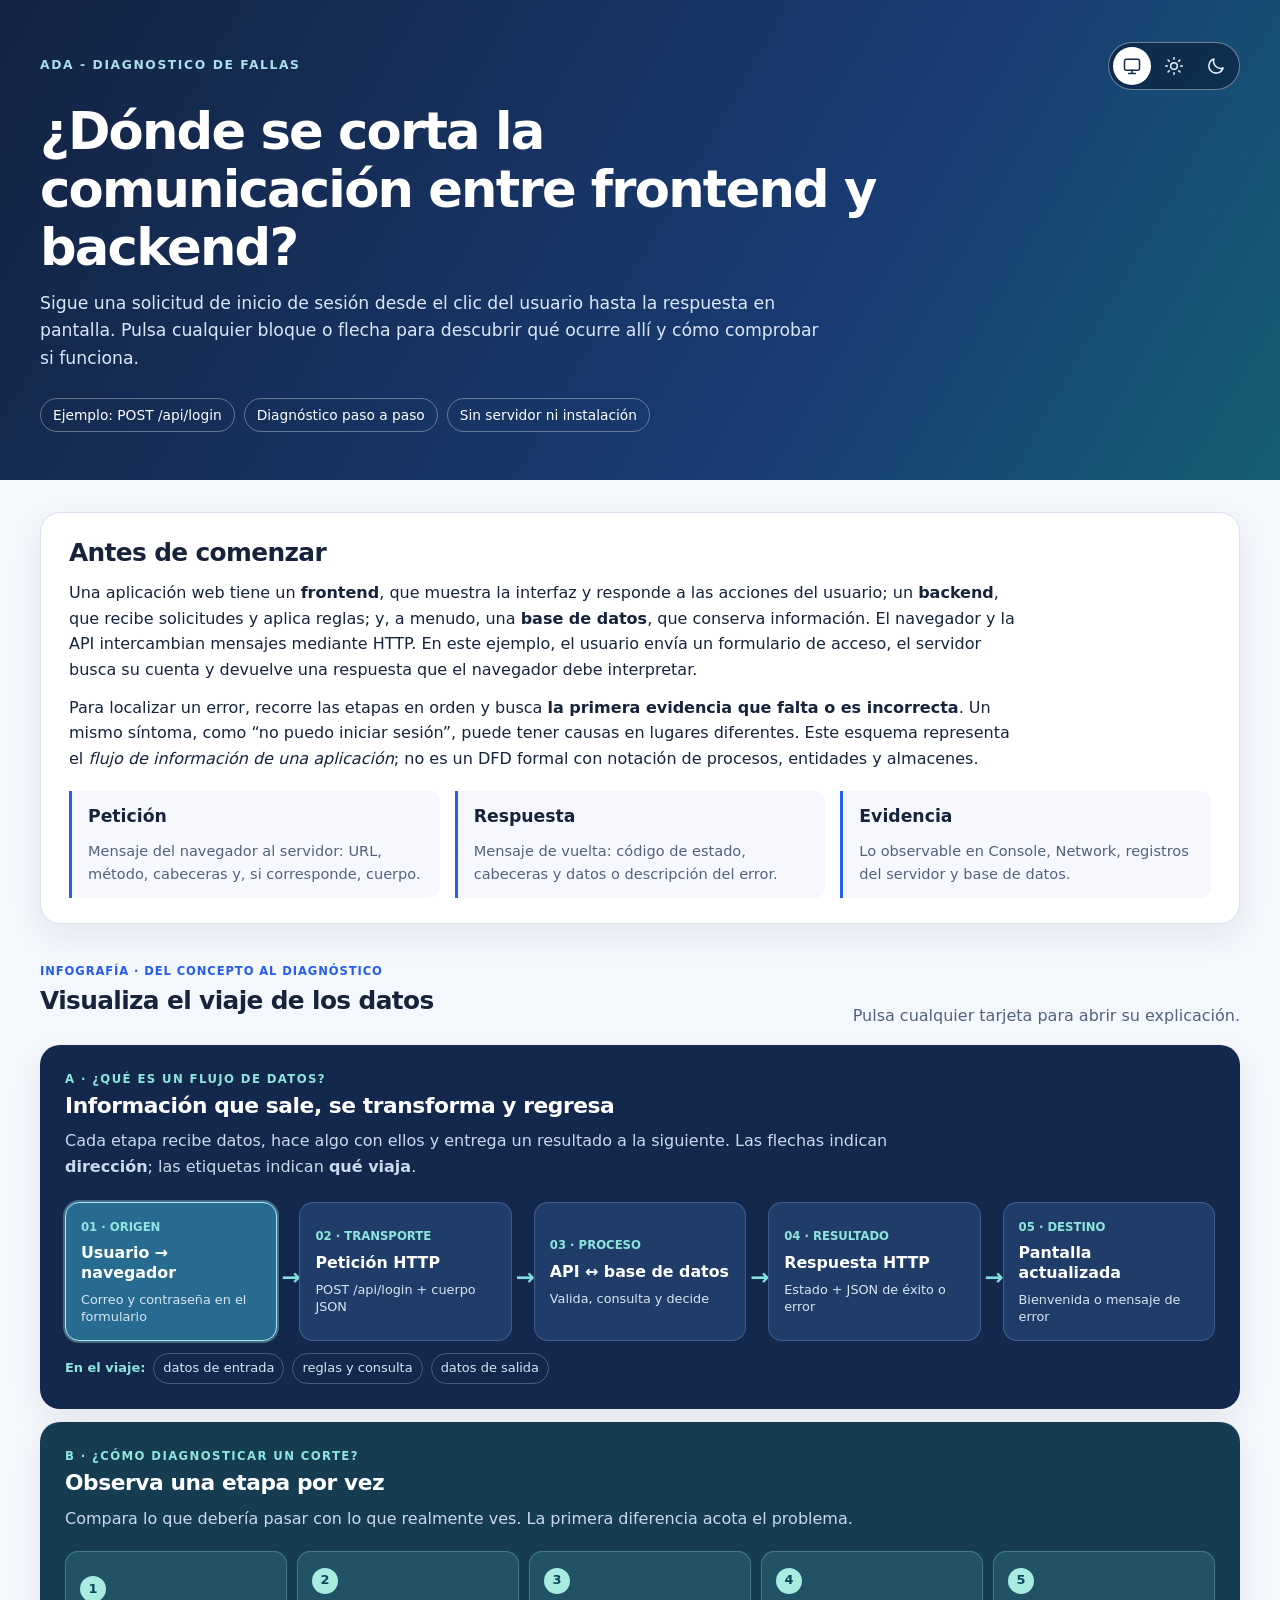
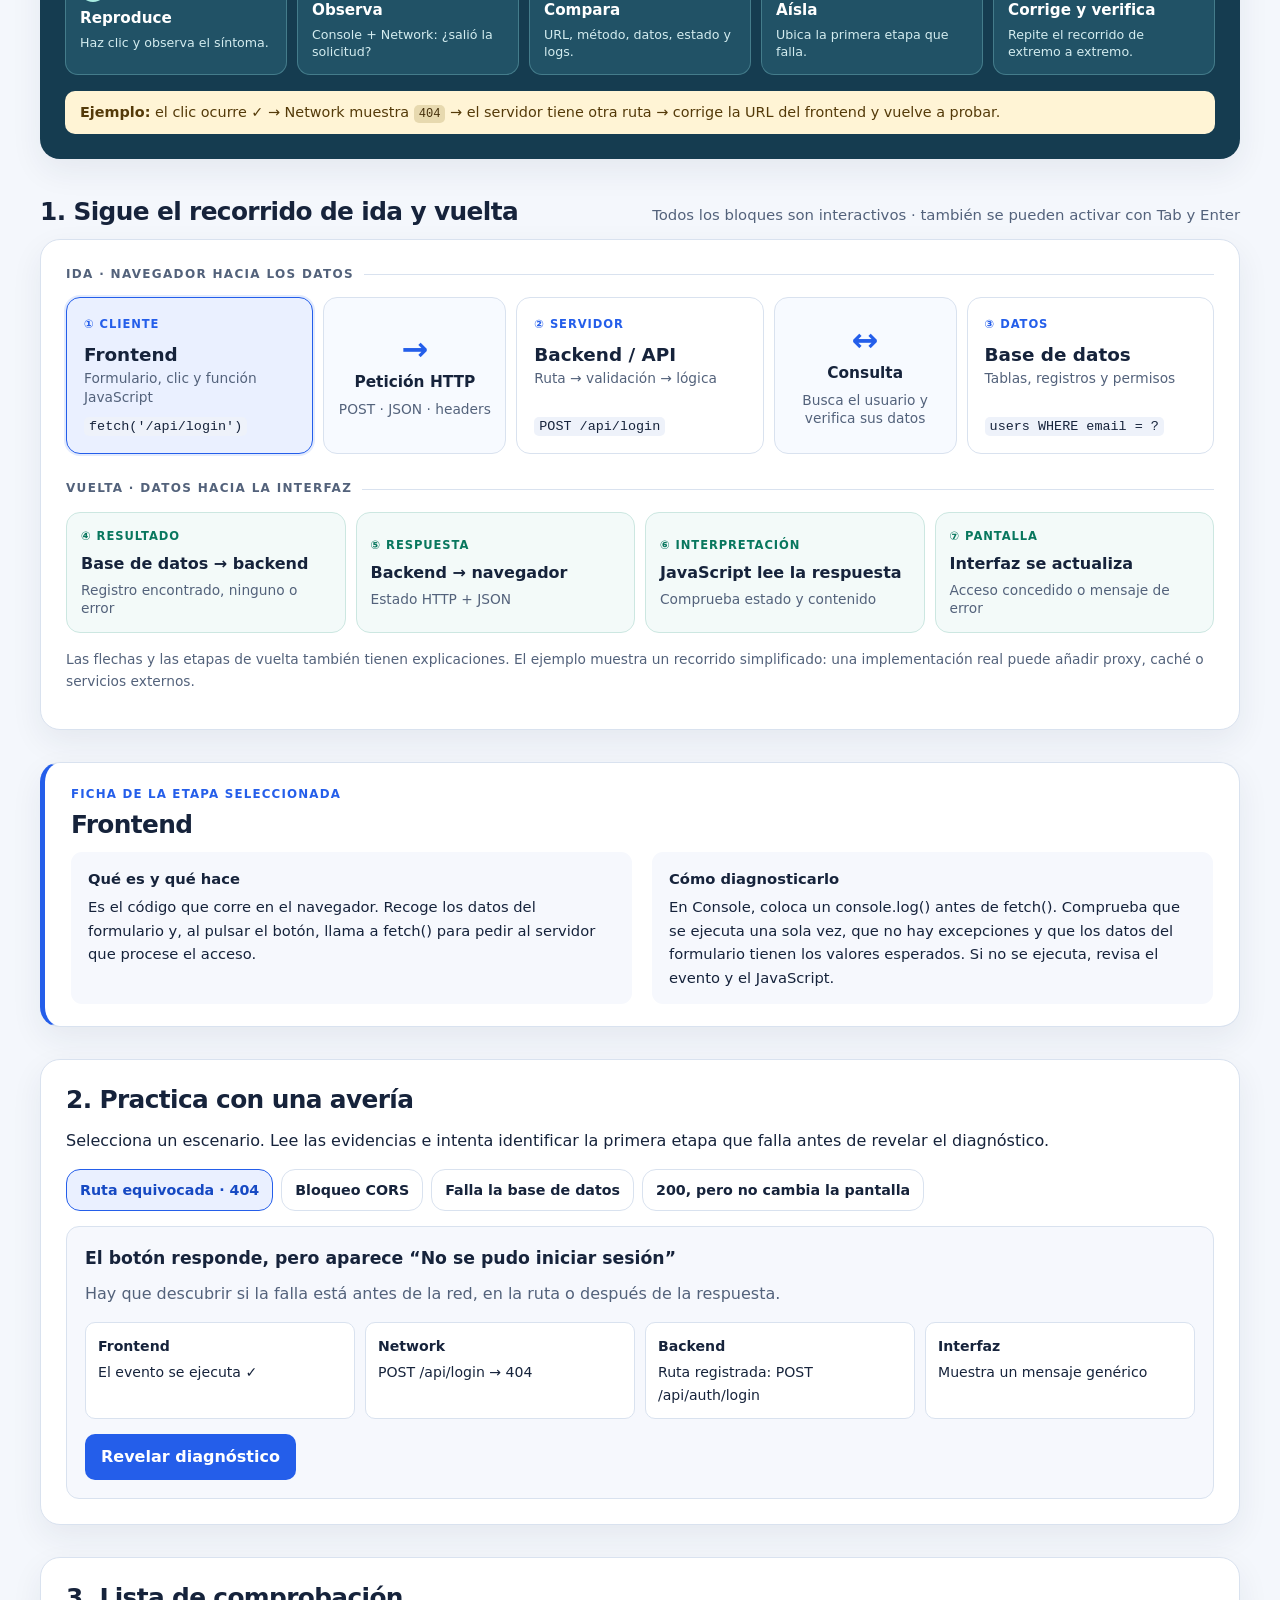
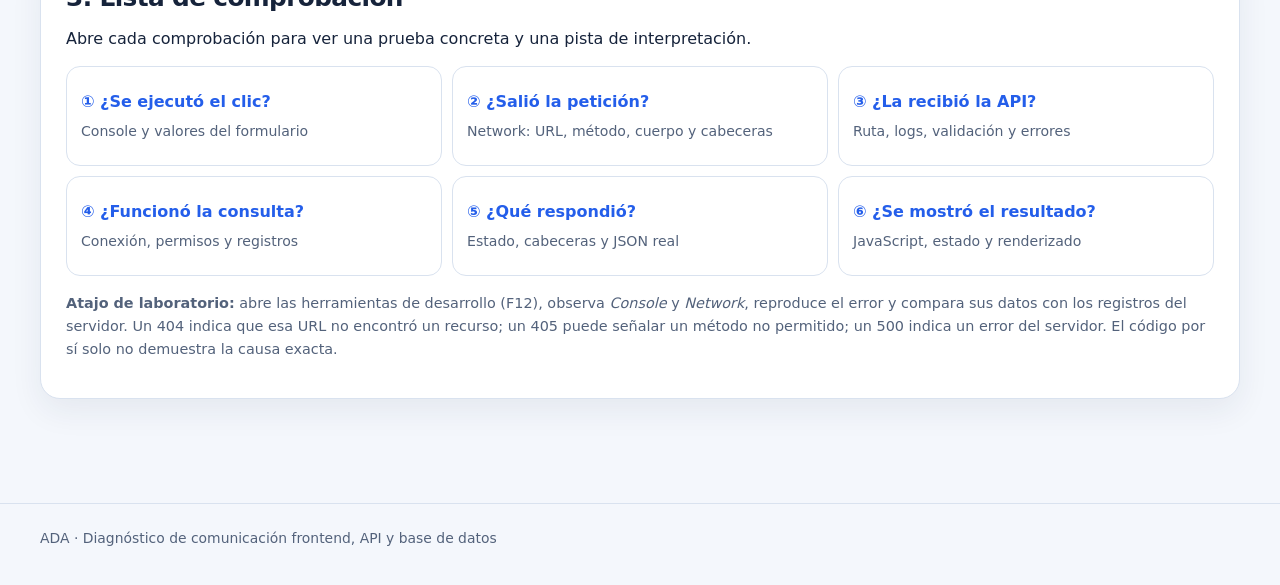
==== ADA/flujo_de_datos.html @ 67c32080 "Prepara portal del curso para GitHub Pages" ====
<!doctype html>
<html lang="es">
<head>
  <meta charset="utf-8">
  <meta name="viewport" content="width=device-width, initial-scale=1">
  <meta name="color-scheme" content="light dark">
  <meta name="description" content="Diagrama interactivo para diagnosticar la comunicación entre frontend, API y base de datos.">
  <title>Diagnóstico de comunicación Frontend ↔ Backend</title>
  <script>
    (() => {
      try {
        const choice = localStorage.getItem('diagnostico-tema');
        document.documentElement.dataset.theme = choice === 'light' || choice === 'dark' ? choice : (matchMedia('(prefers-color-scheme: dark)').matches ? 'dark' : 'light');
      } catch {
        document.documentElement.dataset.theme = matchMedia('(prefers-color-scheme: dark)').matches ? 'dark' : 'light';
      }
    })();
  </script>
  <style>
    :root { color-scheme:light; --ink:#16233b; --muted:#53627b; --bg:#f4f7fc; --card:#fff; --line:#d9e2ef; --blue:#245eea; --blue-light:#eaf0ff; --green:#08775e; --shadow:0 12px 32px rgba(23,43,77,.07); --soft:#f6f8fd; --soft-blue:#f7faff; --soft-green:#f3faf9; --soft-green-line:#cce7e1; --code-bg:#eef2fa; --answer-bg:#eaf7f2; --answer-line:#b7e3d0; --answer-ink:#15513e; --button-active:#1649c3; --button-hover:#1648ba; }
    :root[data-theme="dark"] { color-scheme:dark; --ink:#e9f0fc; --muted:#bac9df; --bg:#0c1527; --card:#17253c; --line:#38506e; --blue:#a6c3ff; --blue-light:#203b64; --green:#94e4c4; --shadow:0 12px 32px rgba(0,0,0,.22); --soft:#1d304d; --soft-blue:#203657; --soft-green:#1b403e; --soft-green-line:#40746a; --code-bg:#2d4263; --answer-bg:#19483c; --answer-line:#447f6c; --answer-ink:#d8f9e9; --button-active:#c3d6ff; --button-hover:#315fae; }
    * { box-sizing:border-box; }
    html { scroll-behavior:smooth; }
    body { margin:0; background:var(--bg); color:var(--ink); font:16px/1.6 system-ui,-apple-system,Segoe UI,Roboto,sans-serif; }
    button { font:inherit; cursor:pointer; }
    button:focus-visible, a:focus-visible { outline:3px solid #ef9d25; outline-offset:3px; }
    .wrap { width:min(1200px,calc(100% - 36px)); margin:auto; }
    header { background:linear-gradient(120deg,#132342,#193c74 65%,#145e72); color:#fff; padding:42px 0 48px; }
    .eyebrow { letter-spacing:.13em; font-size:.77rem; font-weight:750; text-transform:uppercase; color:#a9dfec; }
    h1 { max-width:850px; font-size:clamp(2rem,4vw,3.25rem); line-height:1.13; letter-spacing:-.035em; margin:13px 0; }
    header p { max-width:790px; color:#dbe7f8; margin:0; font-size:1.08rem; }
    .header-meta { display:flex; flex-wrap:wrap; gap:9px; margin-top:25px; }
    .header-meta span { border:1px solid #ffffff55; border-radius:999px; padding:5px 12px; font-size:.86rem; }
    .header-top { display:flex; justify-content:space-between; align-items:center; gap:14px; flex-wrap:wrap; margin-bottom:12px; }
    .theme-switch { display:flex; align-items:center; gap:4px; border:1px solid #ffffff66; border-radius:999px; padding:4px; background:#091b3699; }
    .theme-switch button { display:grid; place-items:center; width:38px; height:38px; border:0; border-radius:999px; background:transparent; color:#ecf3ff; padding:0; }
    .theme-switch svg { width:20px; height:20px; fill:none; stroke:currentColor; stroke-width:1.8; stroke-linecap:round; stroke-linejoin:round; }
    .theme-switch button:hover { background:#ffffff27; }
    .theme-switch button[aria-pressed="true"] { background:#fff; color:#14284d; }
    main { padding:32px 0 72px; }
    section { margin-bottom:32px; }
    h2 { font-size:1.55rem; line-height:1.2; letter-spacing:-.025em; margin:0 0 13px; }
    h3 { margin:0 0 8px; font-size:1.08rem; }
    p { margin:0 0 12px; }
    .intro, .surface, .inspector, .exercise, .guide { background:var(--card); border:1px solid var(--line); border-radius:20px; box-shadow:var(--shadow); }
    .intro { padding:25px 28px; }
    .intro p { max-width:960px; }
    .concepts { display:grid; grid-template-columns:repeat(3,1fr); gap:15px; margin-top:20px; }
    .concept { border-left:3px solid var(--blue); background:var(--soft); padding:12px 16px; border-radius:0 10px 10px 0; }
    .concept p { color:var(--muted); margin:0; font-size:.91rem; }
    .infographic { margin:38px 0; }
    .infographic-heading { display:flex; justify-content:space-between; align-items:end; gap:16px; flex-wrap:wrap; margin-bottom:16px; }
    .infographic-heading p { color:var(--muted); margin:0; }
    .info-panel { border-radius:20px; padding:25px; color:#fff; background:#14284d; box-shadow:var(--shadow); overflow:hidden; }
    .info-panel + .info-panel { margin-top:13px; }
    .info-panel h3 { font-size:1.36rem; letter-spacing:-.02em; margin:0 0 5px; }
    .info-panel p { color:#cbd9ed; margin:0; max-width:900px; }
    .info-kicker { color:#8de5dd; font-weight:800; font-size:.73rem; text-transform:uppercase; letter-spacing:.12em; }
    .data-lane { display:grid; grid-template-columns:repeat(5,minmax(0,1fr)); gap:22px; margin:22px 0 12px; }
    .info-step { position:relative; min-width:0; min-height:136px; border:1px solid #7191ba66; border-radius:14px; background:#203c69; color:#fff; padding:15px; text-align:left; transition:transform .15s,background .15s,border-color .15s; }
    .info-step:not(:last-child)::after { content:'→'; position:absolute; left:calc(100% + 5px); top:46%; color:#84e1e2; font-size:1.42rem; font-weight:800; line-height:1; pointer-events:none; }
    .info-step:hover,.method-step:hover { transform:translateY(-2px); border-color:#a9e9ee; background:#2c527f; }
    .info-step.selected,.method-step.selected { background:#286b90!important; border-color:#a9e9ee!important; box-shadow:0 0 0 2px #a9e9ee55!important; }
    .info-step .info-num { display:block; color:#8de5dd; font-size:.73rem; font-weight:800; text-transform:uppercase; margin-bottom:7px; }
    .info-step strong { display:block; font-size:.99rem; line-height:1.25; }
    .info-step small { display:block; color:#d8e6f5; font-size:.8rem; line-height:1.35; margin-top:8px; }
    .flow-key { display:flex; align-items:center; gap:8px; flex-wrap:wrap; font-size:.81rem; color:#d3e4f5; }
    .flow-key b { color:#8de5dd; }
    .flow-key span { border:1px solid #7298b97d; padding:4px 9px; border-radius:999px; }
    .method-panel { background:#153c50; }
    .method-lane { display:grid; grid-template-columns:repeat(5,minmax(0,1fr)); gap:10px; margin:20px 0 16px; }
    .method-step { min-width:0; min-height:123px; padding:14px; color:#fff; background:#215266; border:1px solid #78bbc266; border-radius:13px; text-align:left; transition:transform .15s,background .15s,border-color .15s; }
    .method-step .method-num { display:inline-grid; place-items:center; width:26px; height:26px; border-radius:50%; color:#134558; background:#a8ece1; font-size:.81rem; font-weight:850; margin-bottom:7px; }
    .method-step strong { display:block; font-size:.95rem; line-height:1.25; }
    .method-step small { display:block; font-size:.79rem; color:#d3ecef; line-height:1.35; margin-top:6px; }
    .method-rule { background:#fff4d5; color:#543a09; padding:11px 15px; border-radius:10px; font-size:.9rem; line-height:1.45; }
    .method-rule strong { color:#543a09; }
    .section-head { display:flex; justify-content:space-between; align-items:baseline; gap:12px; flex-wrap:wrap; }
    .section-head p { color:var(--muted); font-size:.93rem; }
    .surface { padding:25px; }
    .flow-label { display:flex; align-items:center; gap:10px; color:var(--muted); text-transform:uppercase; letter-spacing:.11em; font-size:.75rem; font-weight:800; margin-bottom:13px; }
    .flow-label::after { content:""; flex:1; height:1px; background:var(--line); }
    .flow { display:grid; grid-template-columns:minmax(150px,1.15fr) minmax(115px,.85fr) minmax(150px,1.15fr) minmax(115px,.85fr) minmax(150px,1.15fr); gap:10px; align-items:stretch; }
    .node, .edge, .return-step, .check, .scenario { border:1px solid var(--line); border-radius:14px; background:var(--card); text-align:left; color:var(--ink); transition:border-color .15s,background .15s,transform .15s,box-shadow .15s; }
    .node:hover, .edge:hover, .return-step:hover, .check:hover, .scenario:hover { border-color:#84a7fa; transform:translateY(-2px); box-shadow:0 6px 15px #234a9c13; }
    .selected { border-color:var(--blue)!important; background:var(--blue-light)!important; box-shadow:0 0 0 2px #245eea20!important; }
    .node { padding:17px; min-height:157px; display:flex; flex-direction:column; }
    .tag { display:block; color:var(--blue); font-size:.72rem; font-weight:800; text-transform:uppercase; letter-spacing:.08em; margin-bottom:6px; }
    .node strong { font-size:1.15rem; }
    .node small, .edge small, .return-step small { display:block; font-size:.86rem; color:var(--muted); line-height:1.35; }
    code { font: .84em ui-monospace,SFMono-Regular,Consolas,monospace; background:var(--code-bg); color:var(--ink); border-radius:5px; padding:2px 5px; overflow-wrap:anywhere; }
    .method-rule code { background:#e7d9af; color:#432e0a; }
    .node code { margin-top:auto; align-self:flex-start; }
    .edge { min-height:157px; display:flex; align-items:center; justify-content:center; flex-direction:column; text-align:center; padding:12px; background:var(--soft-blue); }
    .arrow { font-size:2rem; color:var(--blue); font-weight:700; line-height:1; }
    .edge strong { margin:5px 0; font-size:.96rem; }
    .return-flow { display:grid; grid-template-columns:repeat(4,1fr); gap:10px; }
    .return-step { padding:14px; min-height:95px; background:var(--soft-green); border-color:var(--soft-green-line); }
    .return-step .tag { color:var(--green); }
    .return-step strong { display:block; }
    .return-step small { margin-top:4px; }
    .legend { margin-top:15px; color:var(--muted); font-size:.86rem; }
    .inspector { padding:22px 26px; border-left:5px solid var(--blue); min-height:220px; }
    .inspector .topline { color:var(--blue); font-size:.74rem; letter-spacing:.1em; font-weight:800; text-transform:uppercase; }
    .inspector h2 { margin:6px 0 12px; }
    .detail-grid { display:grid; grid-template-columns:1fr 1fr; gap:20px; }
    .detail-grid div { background:var(--soft); padding:15px 17px; border-radius:11px; }
    .detail-grid p { font-size:.92rem; margin:0; }
    .detail-grid .prompt { font-weight:700; margin-bottom:5px; }
    .exercise, .guide { padding:25px; }
    .scenarios { display:flex; gap:8px; flex-wrap:wrap; margin:15px 0; }
    .scenario { padding:9px 13px; font-size:.89rem; font-weight:650; }
    .scenario[aria-pressed="true"] { border-color:var(--blue); background:var(--blue-light); color:var(--button-active); }
    .case-box { background:var(--soft); padding:18px; border-radius:13px; border:1px solid var(--line); }
    .case-box p { color:var(--muted); }
    .evidence { display:grid; grid-template-columns:repeat(4,1fr); gap:10px; margin:15px 0; }
    .evidence div { background:var(--card); border:1px solid var(--line); border-radius:10px; padding:12px; font-size:.88rem; }
    .evidence b { display:block; margin-bottom:4px; }
    .answer { background:var(--answer-bg); border:1px solid var(--answer-line); color:var(--answer-ink); border-radius:10px; padding:14px; margin-top:12px; }
    .action { background:#245eea; color:#fff; border:0; border-radius:10px; padding:10px 16px; font-weight:700; }
    .action:hover { background:var(--button-hover); }
    .check-grid { display:grid; grid-template-columns:repeat(3,1fr); gap:10px; margin-top:15px; }
    .check { padding:14px; min-height:100px; }
    .check b { display:block; color:var(--blue); margin-bottom:4px; }
    .check span { color:var(--muted); font-size:.88rem; }
    .note { color:var(--muted); font-size:.9rem; margin-top:16px; }
    footer { border-top:1px solid var(--line); padding:23px 0 35px; color:var(--muted); font-size:.87rem; }
    @media (max-width:900px) { .flow { grid-template-columns:1fr; } .node,.edge { min-height:auto; } .node { gap:7px; } .node code { margin-top:8px; } .edge { padding:10px; } .arrow { transform:rotate(90deg); } .return-flow { grid-template-columns:repeat(2,1fr); } .concepts,.check-grid { grid-template-columns:1fr 1fr; } .data-lane { grid-template-columns:1fr; gap:19px; } .info-step { min-height:auto; } .info-step:not(:last-child)::after { left:50%; top:calc(100% + 1px); transform:translateX(-50%) rotate(90deg); } .method-lane { grid-template-columns:repeat(2,1fr); } .method-step { min-height:110px; } }
    @media (max-width:600px) { .wrap { width:min(100% - 24px,1200px); } header { padding:32px 0; } .intro,.surface,.exercise,.guide,.info-panel { padding:18px; } .concepts,.check-grid,.evidence,.detail-grid,.method-lane { grid-template-columns:1fr; } .method-step { min-height:auto; } .return-flow { grid-template-columns:1fr; } .return-step { min-height:auto; } }
    @media (prefers-reduced-motion:reduce) { *,*::before,*::after { scroll-behavior:auto!important; transition:none!important; } }
  </style>
</head>
<body>
  <header><div class="wrap">
    <div class="header-top">
      <div class="eyebrow">ADA - Diagnostico de fallas</div>
      <div class="theme-switch" role="group" aria-label="Tema visual">
        <button type="button" data-theme-choice="auto" aria-label="Seguir tema del sistema" title="Sistema" aria-pressed="false"><svg viewBox="0 0 24 24" aria-hidden="true" focusable="false"><rect x="3" y="4" width="18" height="13" rx="2"/><path d="M8 21h8M12 17v4"/></svg></button>
        <button type="button" data-theme-choice="light" aria-label="Activar tema claro" title="Claro" aria-pressed="false"><svg viewBox="0 0 24 24" aria-hidden="true" focusable="false"><circle cx="12" cy="12" r="4"/><path d="M12 2v2m0 16v2M4.93 4.93l1.42 1.42m11.3 11.3 1.42 1.42M2 12h2m16 0h2M4.93 19.07l1.42-1.42m11.3-11.3 1.42-1.42"/></svg></button>
        <button type="button" data-theme-choice="dark" aria-label="Activar tema oscuro" title="Oscuro" aria-pressed="false"><svg viewBox="0 0 24 24" aria-hidden="true" focusable="false"><path d="M20.5 14.4A8.6 8.6 0 0 1 9.6 3.5 8.7 8.7 0 1 0 20.5 14.4Z"/></svg></button>
      </div>
    </div>
    <h1>¿Dónde se corta la comunicación entre frontend y backend?</h1>
    <p>Sigue una solicitud de inicio de sesión desde el clic del usuario hasta la respuesta en pantalla. Pulsa cualquier bloque o flecha para descubrir qué ocurre allí y cómo comprobar si funciona.</p>
    <div class="header-meta"><span>Ejemplo: POST /api/login</span><span>Diagnóstico paso a paso</span><span>Sin servidor ni instalación</span></div>
  </div></header>
  <main class="wrap">
    <section class="intro" aria-labelledby="intro-title">
      <h2 id="intro-title">Antes de comenzar</h2>
      <p>Una aplicación web tiene un <strong>frontend</strong>, que muestra la interfaz y responde a las acciones del usuario; un <strong>backend</strong>, que recibe solicitudes y aplica reglas; y, a menudo, una <strong>base de datos</strong>, que conserva información. El navegador y la API intercambian mensajes mediante HTTP. En este ejemplo, el usuario envía un formulario de acceso, el servidor busca su cuenta y devuelve una respuesta que el navegador debe interpretar.</p>
      <p>Para localizar un error, recorre las etapas en orden y busca <strong>la primera evidencia que falta o es incorrecta</strong>. Un mismo síntoma, como “no puedo iniciar sesión”, puede tener causas en lugares diferentes. Este esquema representa el <em>flujo de información de una aplicación</em>; no es un DFD formal con notación de procesos, entidades y almacenes.</p>
      <div class="concepts">
        <div class="concept"><h3>Petición</h3><p>Mensaje del navegador al servidor: URL, método, cabeceras y, si corresponde, cuerpo.</p></div>
        <div class="concept"><h3>Respuesta</h3><p>Mensaje de vuelta: código de estado, cabeceras y datos o descripción del error.</p></div>
        <div class="concept"><h3>Evidencia</h3><p>Lo observable en Console, Network, registros del servidor y base de datos.</p></div>
      </div>
    </section>

    <section class="infographic" aria-labelledby="infographic-title">
      <div class="infographic-heading"><div><div class="tag">Infografía · del concepto al diagnóstico</div><h2 id="infographic-title">Visualiza el viaje de los datos</h2></div><p>Pulsa cualquier tarjeta para abrir su explicación.</p></div>
      <div class="info-panel">
        <div class="info-kicker">A · ¿Qué es un flujo de datos?</div>
        <h3>Información que sale, se transforma y regresa</h3>
        <p>Cada etapa recibe datos, hace algo con ellos y entrega un resultado a la siguiente. Las flechas indican <strong>dirección</strong>; las etiquetas indican <strong>qué viaja</strong>.</p>
        <div class="data-lane" role="group" aria-label="Recorrido de los datos de un inicio de sesión">
          <button class="info-step" type="button" data-id="frontend" aria-pressed="false"><span class="info-num">01 · Origen</span><strong>Usuario → navegador</strong><small>Correo y contraseña en el formulario</small></button>
          <button class="info-step" type="button" data-id="request" aria-pressed="false"><span class="info-num">02 · Transporte</span><strong>Petición HTTP</strong><small>POST /api/login + cuerpo JSON</small></button>
          <button class="info-step" type="button" data-id="backend" aria-pressed="false"><span class="info-num">03 · Proceso</span><strong>API ↔ base de datos</strong><small>Valida, consulta y decide</small></button>
          <button class="info-step" type="button" data-id="response" aria-pressed="false"><span class="info-num">04 · Resultado</span><strong>Respuesta HTTP</strong><small>Estado + JSON de éxito o error</small></button>
          <button class="info-step" type="button" data-id="render" aria-pressed="false"><span class="info-num">05 · Destino</span><strong>Pantalla actualizada</strong><small>Bienvenida o mensaje de error</small></button>
        </div>
        <div class="flow-key"><b>En el viaje:</b><span>datos de entrada</span><span>reglas y consulta</span><span>datos de salida</span></div>
      </div>
      <div class="info-panel method-panel">
        <div class="info-kicker">B · ¿Cómo diagnosticar un corte?</div>
        <h3>Observa una etapa por vez</h3>
        <p>Compara lo que debería pasar con lo que realmente ves. La primera diferencia acota el problema.</p>
        <div class="method-lane" role="group" aria-label="Pasos del diagnóstico">
          <button class="method-step" type="button" data-method="reproduce" aria-pressed="false"><span class="method-num">1</span><strong>Reproduce</strong><small>Haz clic y observa el síntoma.</small></button>
          <button class="method-step" type="button" data-method="observa" aria-pressed="false"><span class="method-num">2</span><strong>Observa</strong><small>Console + Network: ¿salió la solicitud?</small></button>
          <button class="method-step" type="button" data-method="compara" aria-pressed="false"><span class="method-num">3</span><strong>Compara</strong><small>URL, método, datos, estado y logs.</small></button>
          <button class="method-step" type="button" data-method="aisla" aria-pressed="false"><span class="method-num">4</span><strong>Aísla</strong><small>Ubica la primera etapa que falla.</small></button>
          <button class="method-step" type="button" data-method="verifica" aria-pressed="false"><span class="method-num">5</span><strong>Corrige y verifica</strong><small>Repite el recorrido de extremo a extremo.</small></button>
        </div>
        <div class="method-rule"><strong>Ejemplo:</strong> el clic ocurre ✓ → Network muestra <code>404</code> → el servidor tiene otra ruta → corrige la URL del frontend y vuelve a probar.</div>
      </div>
    </section>

    <section aria-labelledby="flow-title">
      <div class="section-head"><h2 id="flow-title">1. Sigue el recorrido de ida y vuelta</h2><p>Todos los bloques son interactivos · también se pueden activar con Tab y Enter</p></div>
      <div class="surface">
        <div class="flow-label">Ida · navegador hacia los datos</div>
        <div class="flow">
          <button class="node selected" type="button" data-id="frontend" aria-pressed="true"><span class="tag">① Cliente</span><strong>Frontend</strong><small>Formulario, clic y función JavaScript</small><code>fetch('/api/login')</code></button>
          <button class="edge" type="button" data-id="request" aria-pressed="false"><span class="arrow" aria-hidden="true">→</span><strong>Petición HTTP</strong><small>POST · JSON · headers</small></button>
          <button class="node" type="button" data-id="backend" aria-pressed="false"><span class="tag">② Servidor</span><strong>Backend / API</strong><small>Ruta → validación → lógica</small><code>POST /api/login</code></button>
          <button class="edge" type="button" data-id="query" aria-pressed="false"><span class="arrow" aria-hidden="true">↔</span><strong>Consulta</strong><small>Busca el usuario y verifica sus datos</small></button>
          <button class="node" type="button" data-id="database" aria-pressed="false"><span class="tag">③ Datos</span><strong>Base de datos</strong><small>Tablas, registros y permisos</small><code>users WHERE email = ?</code></button>
        </div>
        <div class="flow-label" style="margin-top:25px">Vuelta · datos hacia la interfaz</div>
        <div class="return-flow">
          <button class="return-step" type="button" data-id="dbresult" aria-pressed="false"><span class="tag">④ Resultado</span><strong>Base de datos → backend</strong><small>Registro encontrado, ninguno o error</small></button>
          <button class="return-step" type="button" data-id="response" aria-pressed="false"><span class="tag">⑤ Respuesta</span><strong>Backend → navegador</strong><small>Estado HTTP + JSON</small></button>
          <button class="return-step" type="button" data-id="parse" aria-pressed="false"><span class="tag">⑥ Interpretación</span><strong>JavaScript lee la respuesta</strong><small>Comprueba estado y contenido</small></button>
          <button class="return-step" type="button" data-id="render" aria-pressed="false"><span class="tag">⑦ Pantalla</span><strong>Interfaz se actualiza</strong><small>Acceso concedido o mensaje de error</small></button>
        </div>
        <p class="legend">Las flechas y las etapas de vuelta también tienen explicaciones. El ejemplo muestra un recorrido simplificado: una implementación real puede añadir proxy, caché o servicios externos.</p>
      </div>
    </section>

    <section class="inspector" id="inspector" aria-live="polite" aria-atomic="true" aria-labelledby="detail-title">
      <div class="topline">Ficha de la etapa seleccionada</div>
      <h2 id="detail-title">Frontend</h2>
      <div class="detail-grid"><div><p class="prompt">Qué es y qué hace</p><p id="detail-what"></p></div><div><p class="prompt">Cómo diagnosticarlo</p><p id="detail-test"></p></div></div>
    </section>

    <section class="exercise" aria-labelledby="case-title">
      <h2 id="case-title">2. Practica con una avería</h2>
      <p>Selecciona un escenario. Lee las evidencias e intenta identificar la primera etapa que falla antes de revelar el diagnóstico.</p>
      <div class="scenarios" role="group" aria-label="Elegir escenario">
        <button class="scenario" type="button" data-scenario="route" aria-pressed="true">Ruta equivocada · 404</button>
        <button class="scenario" type="button" data-scenario="cors" aria-pressed="false">Bloqueo CORS</button>
        <button class="scenario" type="button" data-scenario="db" aria-pressed="false">Falla la base de datos</button>
        <button class="scenario" type="button" data-scenario="ui" aria-pressed="false">200, pero no cambia la pantalla</button>
      </div>
      <div class="case-box">
        <h3 id="case-heading"></h3><p id="case-description"></p>
        <div class="evidence" id="evidence"></div>
        <button class="action" id="reveal" type="button" aria-expanded="false" aria-controls="answer">Revelar diagnóstico</button>
        <div class="answer" id="answer" hidden></div>
      </div>
    </section>

    <section class="guide" aria-labelledby="guide-title">
      <h2 id="guide-title">3. Lista de comprobación</h2>
      <p>Abre cada comprobación para ver una prueba concreta y una pista de interpretación.</p>
      <div class="check-grid">
        <button class="check" type="button" data-id="frontend"><b>① ¿Se ejecutó el clic?</b><span>Console y valores del formulario</span></button>
        <button class="check" type="button" data-id="request"><b>② ¿Salió la petición?</b><span>Network: URL, método, cuerpo y cabeceras</span></button>
        <button class="check" type="button" data-id="backend"><b>③ ¿La recibió la API?</b><span>Ruta, logs, validación y errores</span></button>
        <button class="check" type="button" data-id="database"><b>④ ¿Funcionó la consulta?</b><span>Conexión, permisos y registros</span></button>
        <button class="check" type="button" data-id="response"><b>⑤ ¿Qué respondió?</b><span>Estado, cabeceras y JSON real</span></button>
        <button class="check" type="button" data-id="render"><b>⑥ ¿Se mostró el resultado?</b><span>JavaScript, estado y renderizado</span></button>
      </div>
      <p class="note"><strong>Atajo de laboratorio:</strong> abre las herramientas de desarrollo (F12), observa <em>Console</em> y <em>Network</em>, reproduce el error y compara sus datos con los registros del servidor. Un 404 indica que esa URL no encontró un recurso; un 405 puede señalar un método no permitido; un 500 indica un error del servidor. El código por sí solo no demuestra la causa exacta.</p>
    </section>
  </main>
  <footer><div class="wrap">ADA · Diagnóstico de comunicación frontend, API y base de datos</div></footer>
  <script>
    (() => {
      'use strict';
      const themeButtons=document.querySelectorAll('[data-theme-choice]');
      const systemTheme=window.matchMedia('(prefers-color-scheme: dark)');
      let themeChoice='auto';
      try { const saved=localStorage.getItem('diagnostico-tema'); if(saved==='light' || saved==='dark') themeChoice=saved; } catch {}
      function applyTheme() {
        document.documentElement.dataset.theme=themeChoice==='auto' ? (systemTheme.matches?'dark':'light') : themeChoice;
        themeButtons.forEach(button=>button.setAttribute('aria-pressed',String(button.dataset.themeChoice===themeChoice)));
      }
      themeButtons.forEach(button=>button.addEventListener('click',()=>{
        themeChoice=button.dataset.themeChoice;
        try { if(themeChoice==='auto') localStorage.removeItem('diagnostico-tema'); else localStorage.setItem('diagnostico-tema',themeChoice); } catch {}
        applyTheme();
      }));
      systemTheme.addEventListener('change',()=>{if(themeChoice==='auto') applyTheme();});
      applyTheme();
      const info = {
        frontend: {title:'Frontend',what:'Es el código que corre en el navegador. Recoge los datos del formulario y, al pulsar el botón, llama a fetch() para pedir al servidor que procese el acceso.',test:'En Console, coloca un console.log() antes de fetch(). Comprueba que se ejecuta una sola vez, que no hay excepciones y que los datos del formulario tienen los valores esperados. Si no se ejecuta, revisa el evento y el JavaScript.'},
        request: {title:'Petición HTTP',what:'Es el mensaje que viaja del navegador a la API. POST indica la acción; /api/login es la ruta; Content-Type: application/json describe el cuerpo JSON. Los headers son metadatos de la solicitud.',test:'En DevTools → Network, filtra Fetch/XHR y comprueba si aparece POST /api/login. Abre Headers y Payload para revisar dirección completa, método y datos. Si no aparece, vuelve al frontend. Si el navegador bloquea CORS, inspecciona también Console y las cabeceras de respuesta; la petición puede haber llegado al servidor.'},
        backend: {title:'Backend / API',what:'Es el programa del servidor. La ruta elige un controlador, que valida la entrada, aplica reglas de autenticación y decide si necesita consultar los datos.',test:'Revisa los logs del servidor y confirma qué ruta y método recibió. Compara la URL solicitada con la ruta registrada. En el caso de práctica, el frontend pide /api/login pero el servidor define /api/auth/login: ahí surge el 404.'},
        query: {title:'Interacción con la base de datos',what:'El backend envía una consulta parametrizada para localizar el usuario por correo y recibe un resultado. La contraseña se verifica con un hash seguro en el backend; no se guarda ni compara en texto plano en SQL.',test:'Comprueba si se inició la consulta y si hay errores de conexión, timeout o permisos en los logs. Examina el esquema y parámetros de forma segura. No imprimas contraseñas ni tokens en los registros.'},
        database: {title:'Base de datos',what:'Es el sistema que conserva los registros, por ejemplo usuarios. Una consulta puede devolver una fila, ninguna fila o un error. Una fila encontrada no significa todavía que la contraseña sea válida.',test:'Comprueba que el servicio está disponible, que el usuario de aplicación tiene permisos, que la tabla existe y que los datos esperados están presentes. Distingue “no hay registro” de “falló la conexión”.'},
        dbresult: {title:'Resultado de la consulta',what:'La base de datos devuelve al backend los datos consultados o informa un fallo. El backend verifica las credenciales y decide si corresponde responder con éxito o rechazo.',test:'En los logs del backend, identifica si la consulta terminó y qué rama ejecutó la lógica. No muestres datos sensibles; registra identificadores de correlación y tipos de error cuando sea posible.'},
        response: {title:'Respuesta HTTP',what:'La API responde con un estado y un cuerpo. Por ejemplo, 200 y datos de sesión cuando el acceso es válido; 401 cuando las credenciales no lo son. Una API puede devolver 200 con un formato distinto del que espera el frontend.',test:'En Network → Response y Headers, revisa estado, Content-Type y JSON real. Un 404 exige revisar la ruta; un 500 exige consultar logs. Para CORS, verifica la política y cabeceras del servidor; el bloqueo del navegador no prueba que la API no haya recibido la petición.'},
        parse: {title:'Interpretación en JavaScript',what:'El frontend lee la respuesta con await response.json() cuando el contenido realmente es JSON. También debe comprobar response.ok y tratar errores y respuestas inesperadas.',test:'Si Network muestra datos correctos, revisa Console. Confirma que el código espera la promesa, maneja respuestas no exitosas y consulta los nombres reales de las propiedades del JSON.'},
        render: {title:'Actualización de la interfaz',what:'Tras interpretar la respuesta, la aplicación cambia su estado y muestra una pantalla, un mensaje de error o una sesión iniciada. Un 200 no actualiza la interfaz por sí solo.',test:'Si la respuesta es correcta pero la pantalla no cambia, revisa errores JS, nombres de propiedades, actualización del estado y condiciones de renderizado. Prueba con el dato real recibido, no con el esperado.'}
      };
      const methodInfo = {
        reproduce: {title:'1. Reproduce el síntoma',what:'Haz exactamente lo que hace la persona cuando aparece el problema. Anota el resultado esperado y el resultado real para que la prueba se pueda repetir.',test:'Por ejemplo, envía el formulario una vez: debería abrirse la sesión, pero aparece “No se pudo iniciar sesión”. Anota cuándo ocurre y si sucede siempre.'},
        observa: {title:'2. Recoge evidencias',what:'Mira lo que realmente hizo la aplicación: Console muestra errores de JavaScript; Network muestra solicitudes, estados, cabeceras y respuestas. Los logs del servidor muestran qué recibió la API.',test:'Abre DevTools antes de repetir el clic. Comprueba si aparece la petición y guarda la URL, el método, el estado y el mensaje de error sin copiar contraseñas ni tokens.'},
        compara: {title:'3. Compara esperado y observado',what:'En cada punto del recorrido pregunta “¿qué debería entrar y salir?” y compáralo con la evidencia. Diferencias de ruta, método, formato o nombres de propiedades ayudan a acotar la causa.',test:'Ejemplo: Network muestra POST /api/login, pero el servidor registra POST /api/auth/login. La discrepancia de URL explica el 404.'},
        aisla: {title:'4. Aísla la primera etapa incorrecta',what:'Avanza desde el clic hasta los datos y de regreso. La primera etapa sin evidencia o con una salida distinta de la esperada indica dónde investigar primero. Puede estar en frontend, red, backend, datos o renderizado.',test:'Si no hay petición en Network, inspecciona el evento del frontend. Si la petición llega y falla la consulta, inspecciona los logs y la conexión con la base de datos.'},
        verifica: {title:'5. Corrige y verifica',what:'Cambia la causa identificada y repite la misma prueba. Comprueba también que el resultado llega hasta la pantalla, no solo que desapareció un error intermedio.',test:'Tras corregir la URL, confirma una respuesta apropiada en Network, ausencia de errores nuevos en Console y el mensaje correcto en la interfaz.'}
      };
      const cases = {
        route: {heading:'El botón responde, pero aparece “No se pudo iniciar sesión”',description:'Hay que descubrir si la falla está antes de la red, en la ruta o después de la respuesta.',evidence:[['Frontend','El evento se ejecuta ✓'],['Network','POST /api/login → 404'],['Backend','Ruta registrada: POST /api/auth/login'],['Interfaz','Muestra un mensaje genérico']],answer:'Primera etapa incorrecta: petición HTTP / ruta de la API. El frontend llama a /api/login, pero el backend ofrece /api/auth/login. Corrige la URL del fetch y repite la prueba. El 404 es la evidencia; la comparación de rutas permite identificar la causa.'},
        cors: {heading:'La petición aparece en Network, pero JavaScript no puede leer la respuesta',description:'El frontend y la API están en orígenes distintos. El navegador aplica la política de origen cruzado.',evidence:[['Frontend','fetch() se ejecuta ✓'],['Network','Hay solicitud o preflight OPTIONS'],['Console','Error relacionado con CORS'],['Backend','Puede haber recibido la solicitud']],answer:'Primera etapa problemática: intercambio HTTP entre navegador y API. Comprueba la respuesta al preflight OPTIONS si existe, Access-Control-Allow-Origin, métodos y cabeceras permitidas, y credenciales si se usan. Configura CORS en el servidor para el origen correcto. CORS es una restricción del navegador: algunos requests sí llegan a la API aunque JavaScript no pueda leer la respuesta.'},
        db: {heading:'El servidor recibe la ruta correcta, pero responde 500',description:'La petición sí entra en el controlador; los registros muestran un error al acceder a los datos.',evidence:[['Frontend','Evento ejecutado ✓'],['Network','POST /api/login → 500'],['Backend','Ruta y validación correctas ✓'],['Logs','Timeout de conexión a la BD']],answer:'Primera etapa que falla: conexión o consulta a la base de datos. Verifica disponibilidad, dirección y puerto, credenciales, permisos y timeout. El 500 es un síntoma del error interno; los logs localizan la falla sin necesidad de adivinar.'},
        ui: {heading:'La API devuelve 200, pero la pantalla permanece igual',description:'La respuesta incluye datos correctos y ya llegó al navegador.',evidence:[['Frontend','Clic y petición ✓'],['Network','200 · JSON correcto ✓'],['Console','TypeError: user is undefined'],['Interfaz','Estado visual sin cambios']],answer:'Primera etapa que falla: interpretación o renderizado en el frontend. Compara la estructura real del JSON con la propiedad que lee el código, corrige el acceso y confirma que actualiza el estado de la interfaz. Un 200 solo confirma que hubo una respuesta exitosa a nivel HTTP.'}
      };
      const inspector=document.getElementById('inspector');
      function select(id,scroll) {
        const item=info[id] || methodInfo[id]; if(!item) return;
        document.getElementById('detail-title').textContent=item.title;
        document.getElementById('detail-what').textContent=item.what;
        document.getElementById('detail-test').textContent=item.test;
        document.querySelectorAll('.node,.edge,.return-step,.info-step,.method-step').forEach(el=>{const active=(el.dataset.id || el.dataset.method)===id; el.classList.toggle('selected',active); el.setAttribute('aria-pressed',String(active));});
        if(scroll) inspector.scrollIntoView({behavior:window.matchMedia('(prefers-reduced-motion: reduce)').matches?'instant':'smooth',block:'center'});
      }
      document.querySelectorAll('[data-id]').forEach(btn=>btn.addEventListener('click',()=>select(btn.dataset.id,true)));
      document.querySelectorAll('[data-method]').forEach(btn=>btn.addEventListener('click',()=>select(btn.dataset.method,true)));
      function scenario(id) {
        const item=cases[id]; if(!item) return;
        document.querySelectorAll('.scenario').forEach(btn=>btn.setAttribute('aria-pressed',String(btn.dataset.scenario===id)));
        document.getElementById('case-heading').textContent=item.heading;
        document.getElementById('case-description').textContent=item.description;
        const evidence=document.getElementById('evidence'); evidence.replaceChildren();
        item.evidence.forEach(([heading,detail])=>{const box=document.createElement('div'); const bold=document.createElement('b');bold.textContent=heading;box.append(bold,document.createTextNode(detail));evidence.append(box);});
        document.getElementById('answer').textContent=item.answer;
        document.getElementById('answer').hidden=true;
        const reveal=document.getElementById('reveal'); reveal.setAttribute('aria-expanded','false'); reveal.textContent='Revelar diagnóstico';
      }
      document.querySelectorAll('.scenario').forEach(btn=>btn.addEventListener('click',()=>scenario(btn.dataset.scenario)));
      document.getElementById('reveal').addEventListener('click',event=>{const box=document.getElementById('answer');box.hidden=!box.hidden;event.currentTarget.setAttribute('aria-expanded',String(!box.hidden));event.currentTarget.textContent=box.hidden?'Revelar diagnóstico':'Ocultar diagnóstico';});
      select('frontend',false);scenario('route');
    })();
  </script>
</body>
</html>
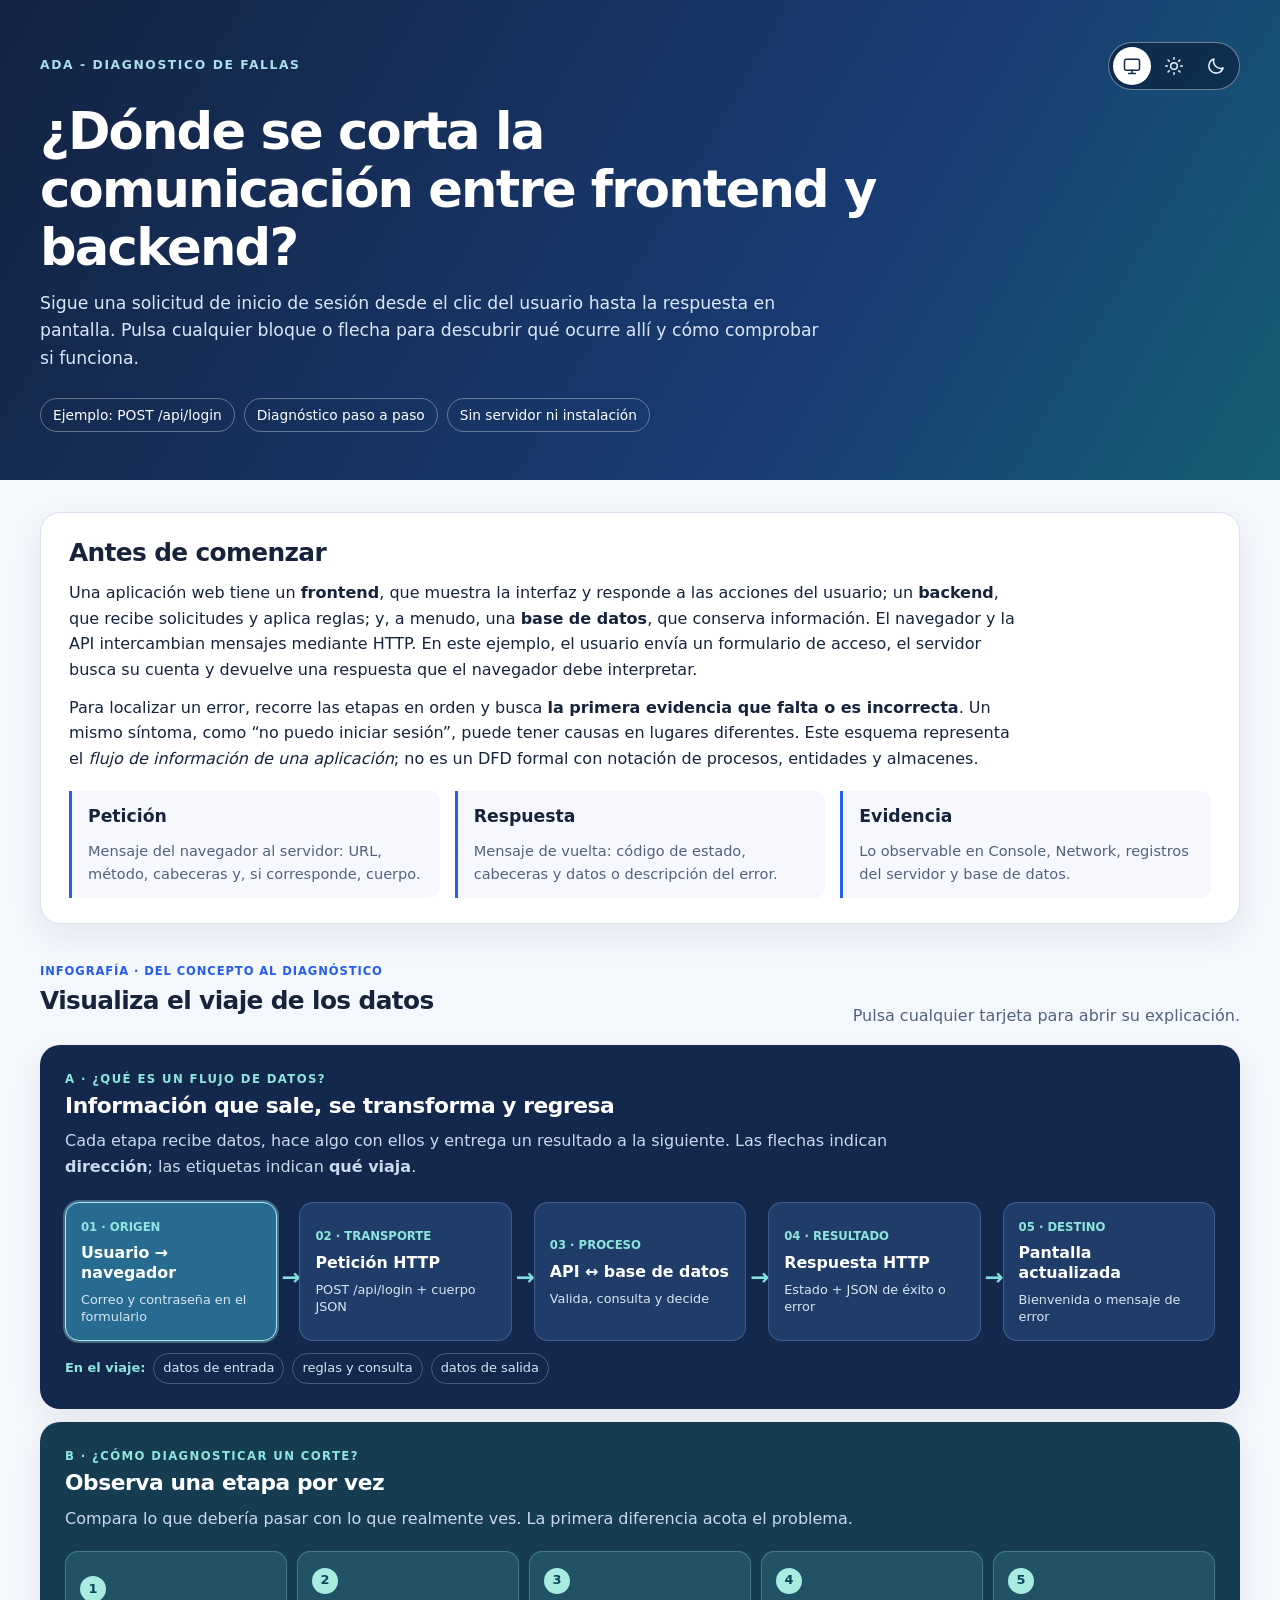
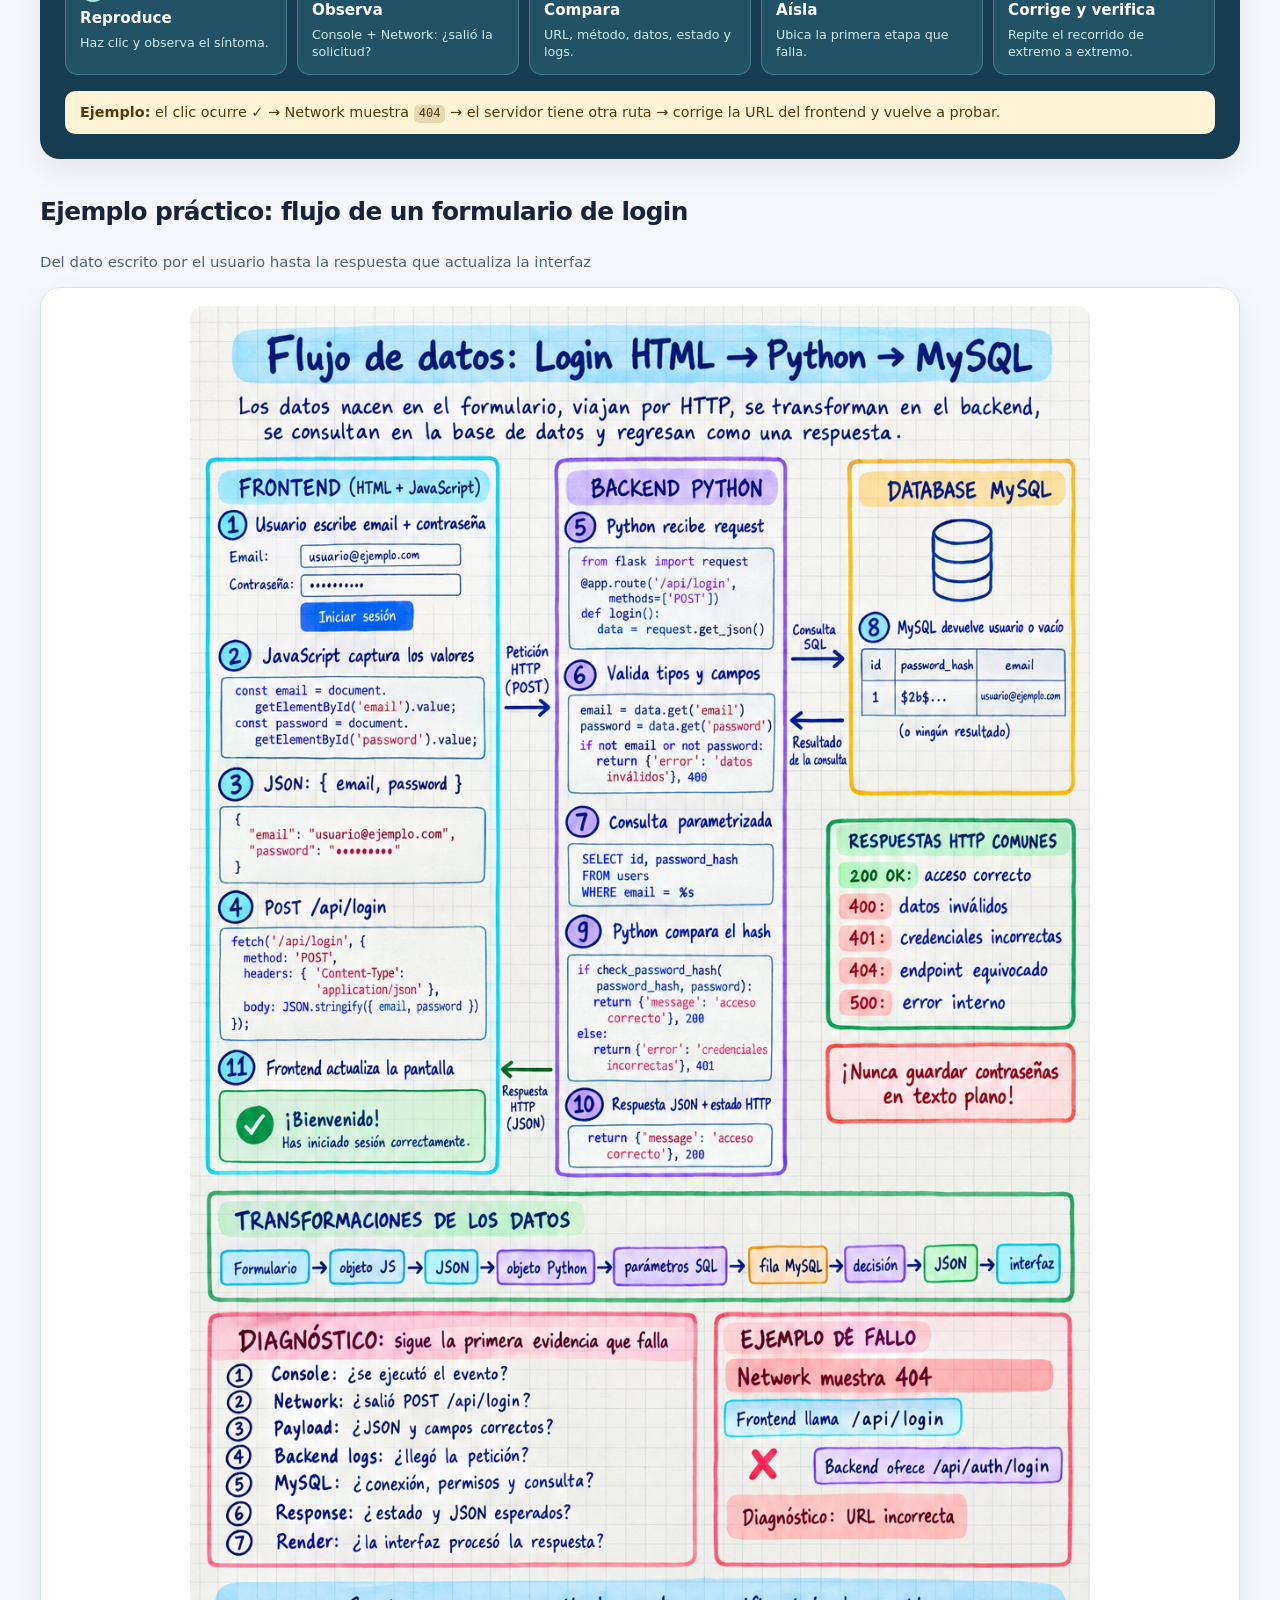
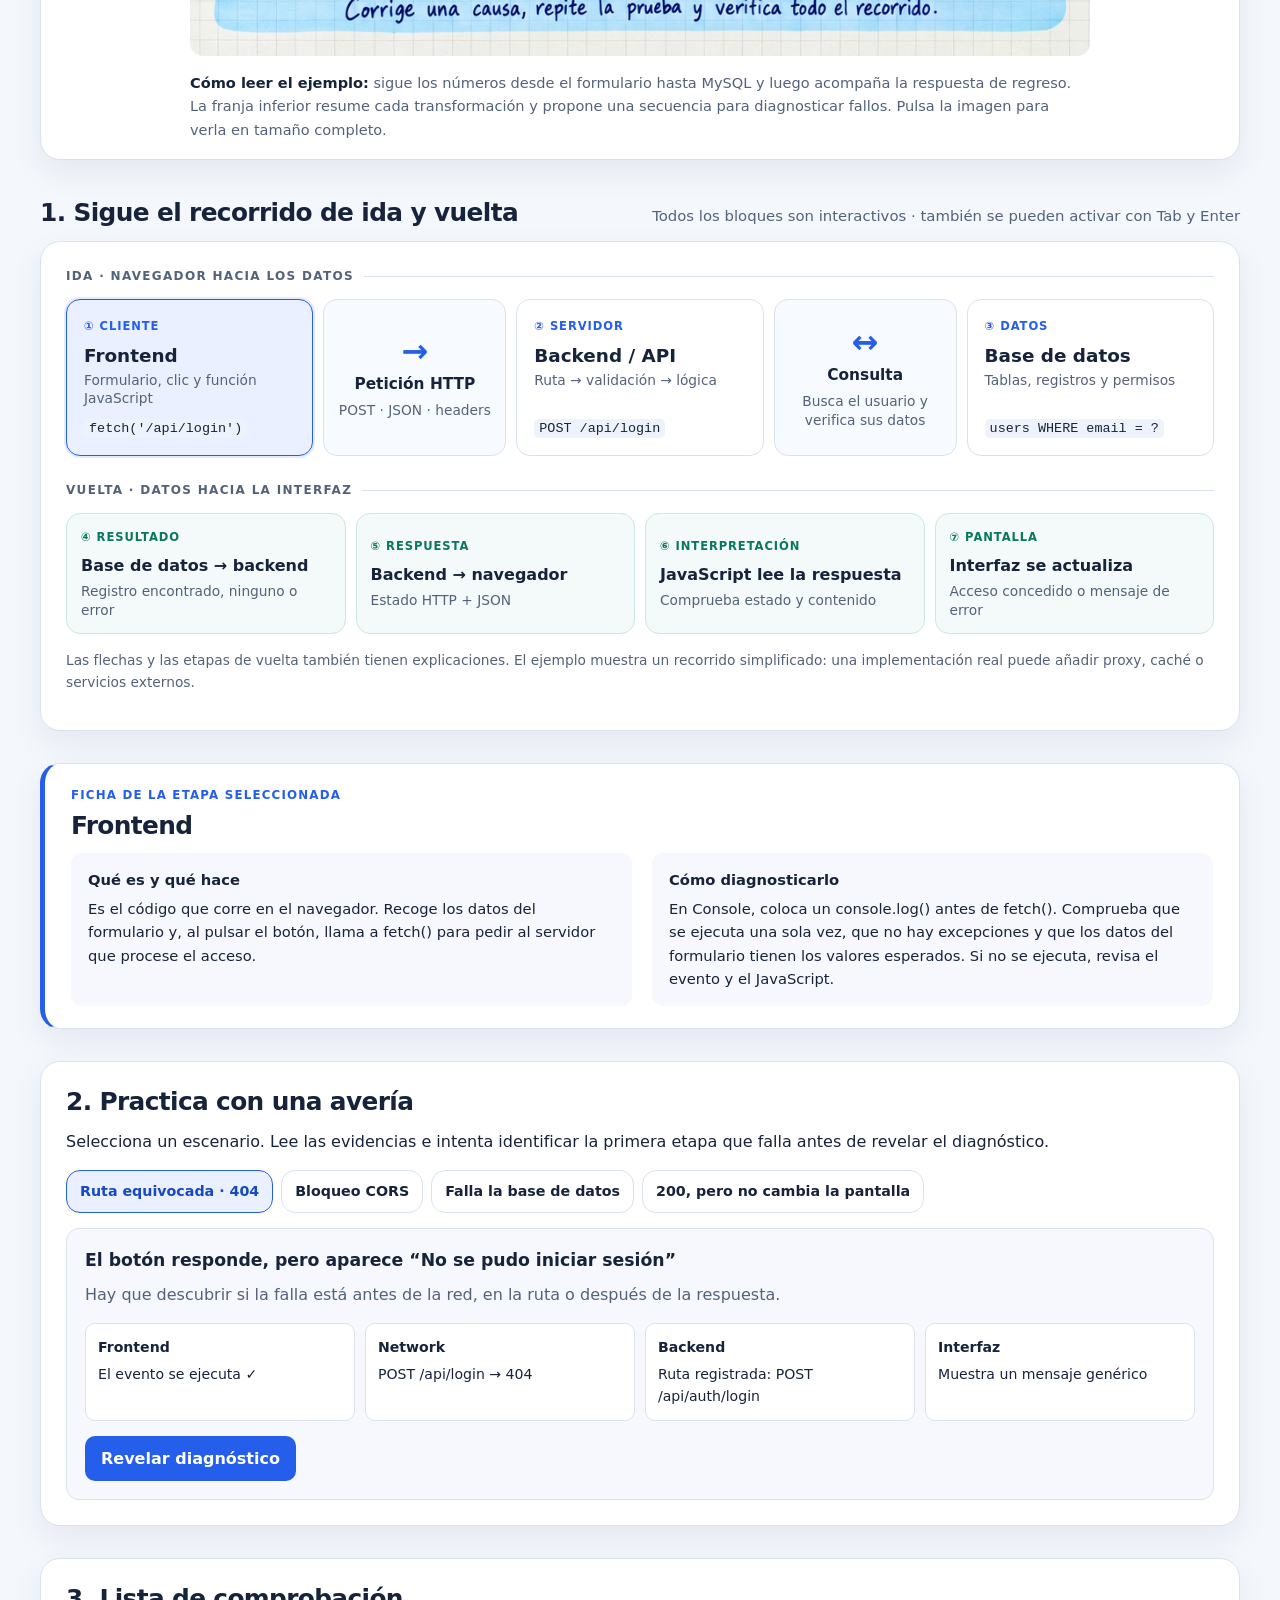
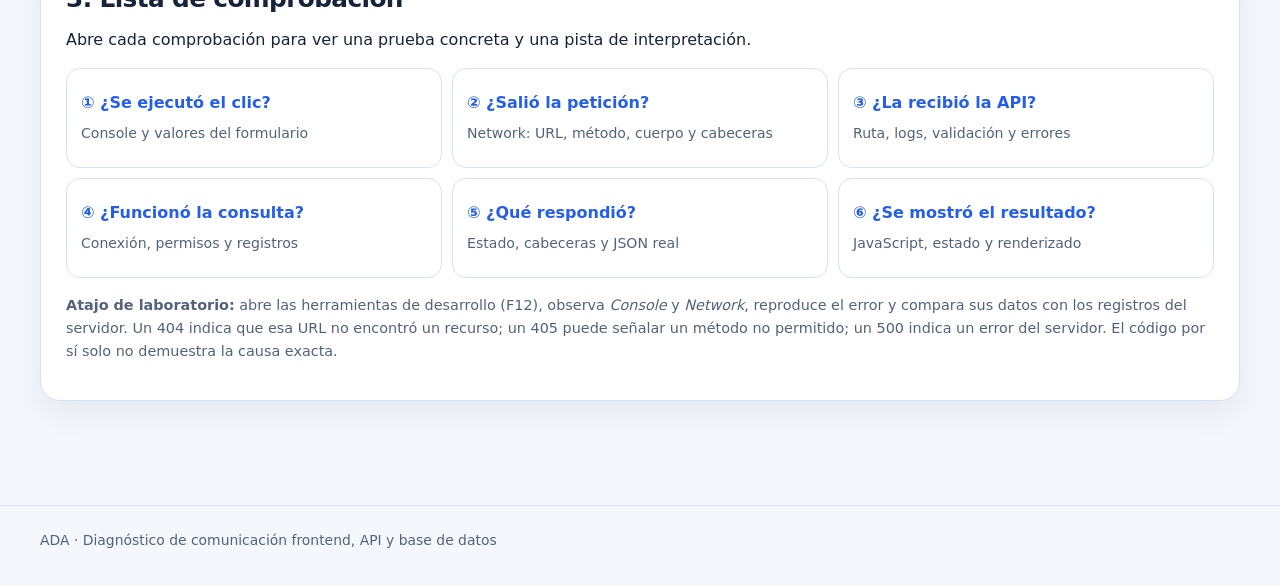
==== commit ae1c0f11: "Agrega ejemplo visual del flujo de login" ====
--- a/ADA/flujo_de_datos.html
+++ b/ADA/flujo_de_datos.html
@@ -77,6 +77,12 @@
     .method-rule strong { color:#543a09; }
     .section-head { display:flex; justify-content:space-between; align-items:baseline; gap:12px; flex-wrap:wrap; }
     .section-head p { color:var(--muted); font-size:.93rem; }
+    .login-example { margin:38px 0; }
+    .example-figure { margin:0; padding:18px; background:var(--card); border:1px solid var(--line); border-radius:20px; box-shadow:var(--shadow); }
+    .example-figure a { display:block; max-width:900px; margin:auto; border-radius:13px; overflow:hidden; }
+    .example-figure img { display:block; width:100%; height:auto; }
+    .example-figure figcaption { max-width:900px; margin:15px auto 0; color:var(--muted); font-size:.91rem; }
+    .example-figure figcaption strong { color:var(--ink); }
     .surface { padding:25px; }
     .flow-label { display:flex; align-items:center; gap:10px; color:var(--muted); text-transform:uppercase; letter-spacing:.11em; font-size:.75rem; font-weight:800; margin-bottom:13px; }
     .flow-label::after { content:""; flex:1; height:1px; background:var(--line); }
@@ -184,6 +190,14 @@
         </div>
         <div class="method-rule"><strong>Ejemplo:</strong> el clic ocurre ✓ → Network muestra <code>404</code> → el servidor tiene otra ruta → corrige la URL del frontend y vuelve a probar.</div>
       </div>
+    </section>
+
+    <section class="login-example" aria-labelledby="login-example-title">
+      <div class="section-head"><h2 id="login-example-title">Ejemplo práctico: flujo de un formulario de login</h2><p>Del dato escrito por el usuario hasta la respuesta que actualiza la interfaz</p></div>
+      <figure class="example-figure">
+        <a href="ejemplo_flujo_datos.png" aria-label="Abrir la infografía del flujo de login en tamaño completo"><img src="ejemplo_flujo_datos.png" width="1024" height="1536" loading="lazy" decoding="async" alt="Infografía del flujo de un login: el formulario HTML y JavaScript envía email y contraseña por POST en formato JSON; Python valida los datos, consulta MySQL de forma parametrizada, compara el hash y devuelve una respuesta HTTP que el frontend muestra al usuario."></a>
+        <figcaption><strong>Cómo leer el ejemplo:</strong> sigue los números desde el formulario hasta MySQL y luego acompaña la respuesta de regreso. La franja inferior resume cada transformación y propone una secuencia para diagnosticar fallos. Pulsa la imagen para verla en tamaño completo.</figcaption>
+      </figure>
     </section>
 
     <section aria-labelledby="flow-title">
